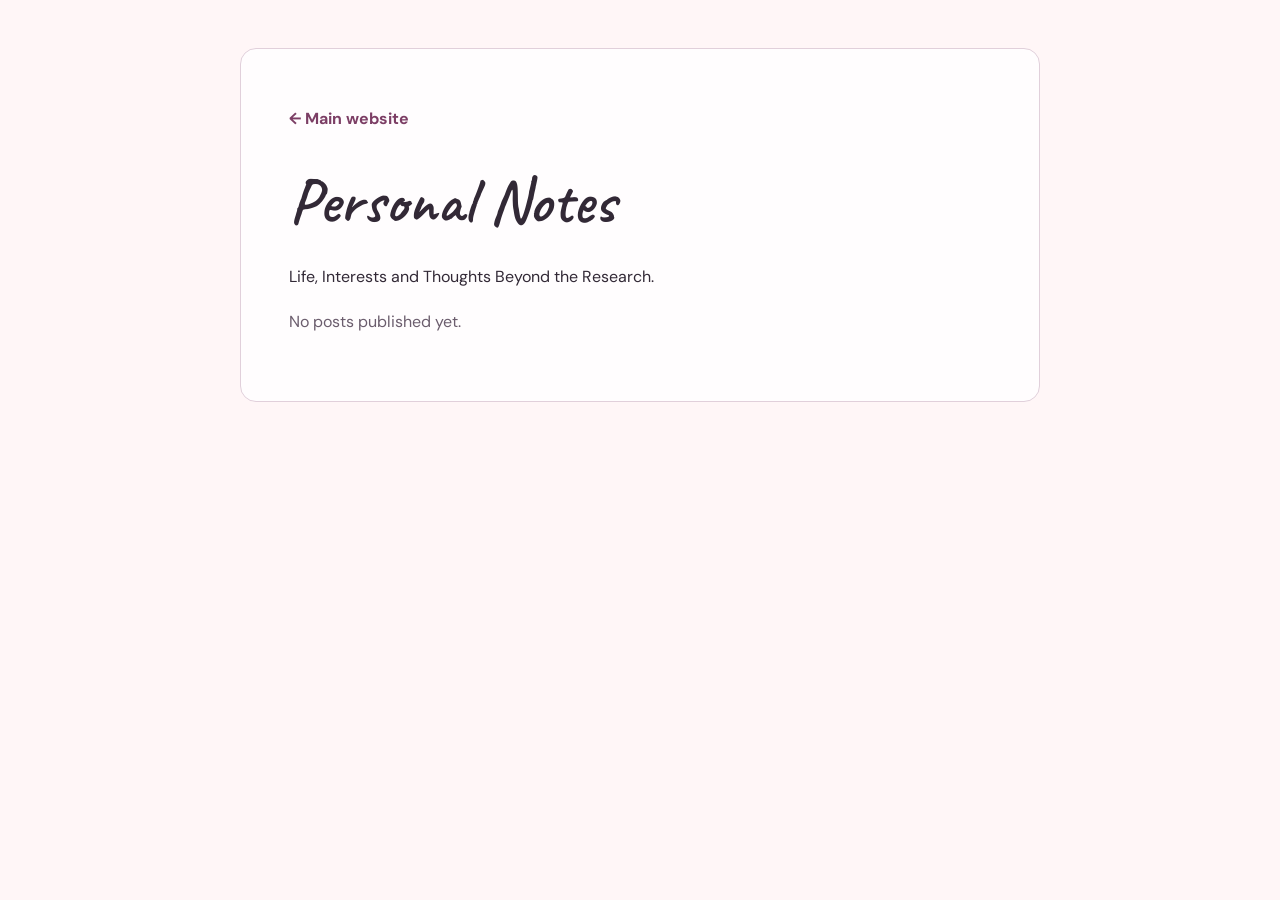
==== blog/personal/index.html @ 39d0d0fd "Initial website" ====
<!DOCTYPE html>
<html lang="en-GB">
  <head>
    <meta charset="UTF-8">
    <meta name="viewport" content="width=device-width, initial-scale=1">

    <title>Personal Notes | Olena-Maria Balta</title>

    <link
      rel="stylesheet"
      href="https://fonts.googleapis.com/css2?family=Caveat:wght@600&amp;family=DM+Sans:wght@400;500;700&amp;display=swap"
    >

    <!-- Go up two folders to find the shared stylesheet -->
    <link rel="stylesheet" href="../../styles.css">
  </head>

  <body>
    <main>
      <nav class="blog-back" aria-label="Return navigation">
        <a href="../../index.html#blog">← Main website</a>
      </nav>

      <h1>Personal Notes</h1>

      <p>Life, Interests and Thoughts Beyond the Research.</p>

      <!-- The publishing script will update this area later -->
      <div id="posts">
        <!-- POSTS:START -->
        <p class="blog-empty">No posts published yet.</p>
        <!-- POSTS:END -->
      </div>
    </main>
  </body>
</html>
---- styles.css ----
/* Include padding and borders within an element's width */
* {
  box-sizing: border-box;
}

/* The whole page */
body {
  margin: 0;
  background: #fff6f7;
  color: #322936;
  font-family: "DM Sans", Arial, sans-serif;
  font-size: 16px;
  line-height: 1.7;
}

/* The main content area */
main {
  width: min(800px, calc(100% - 32px));
  margin: 48px auto;
  padding: clamp(24px, 5vw, 48px);
  background: #fffdfe;
  border: 1px solid #e1d0db;
  border-radius: 16px;
}

/* Your handwritten greeting */
h1 {
  margin: 0 0 24px;
  font-family: "Caveat", cursive;
  font-size: clamp(40px, 7vw, 64px);
  font-weight: 600;
  line-height: 1.15;
}

/* Space between paragraphs */
p {
  margin: 0 0 18px;
}

/* Your GitHub link, styled as a button */
main > a {
  display: inline-flex;
  align-items: center;
  min-height: 44px;
  margin-top: 12px;
  padding: 12px 20px;
  background: #7c3e65;
  color: #ffffff;
  border-radius: 8px;
  font-weight: 700;
  text-decoration: none;
}

/* Feedback when someone hovers over the link */
main > a:hover {
  background: #63304f;
}

/* A visible outline for keyboard navigation */
a:focus-visible {
  outline: 3px solid #7c3e65;
  outline-offset: 4px;
}
/* Navigation links arranged across the page */
.site-nav {
  display: flex;
  flex-wrap: wrap;
  gap: 8px 20px;
  margin-bottom: 36px;
  padding-bottom: 20px;
  border-bottom: 1px solid #e1d0db;
}

.site-nav a {
  padding: 10px 0;
  color: #7c3e65;
  font-weight: 700;
  text-decoration: none;
}

.site-nav a:hover {
  text-decoration: underline;
  text-underline-offset: 5px;
}

/* Space and a dividing line between sections */
section {
  margin-top: 40px;
  padding-top: 32px;
  border-top: 1px solid #e1d0db;
}

h2 {
  margin: 0 0 16px;
  font-size: 26px;
  line-height: 1.3;
}

/* Links within sections */
section a {
  color: #7c3e65;
  text-underline-offset: 4px;
}

/* Arrange navigation links across the page */
.site-nav {
  display: flex;
  flex-wrap: wrap;
  gap: 8px 20px;
  margin-bottom: 36px;
  padding-bottom: 20px;
  border-bottom: 1px solid #e1d0db;
}

/* Navigation link appearance */
.site-nav a {
  padding: 10px 0;
  color: #7c3e65;
  font-weight: 700;
  text-decoration: none;
}

/* Show which link the pointer is over */
.site-nav a:hover {
  text-decoration: underline;
  text-underline-offset: 5px;
}

/* Separate the main sections with space and a fine line */
main > section {
  margin-top: 40px;
  padding-top: 32px;
  border-top: 1px solid #e1d0db;
}

/* Section headings */
h2 {
  margin: 0 0 16px;
  font-size: 26px;
  line-height: 1.3;
}

/* Links within sections */
section a {
  color: #7c3e65;
  text-underline-offset: 4px;
}

/* Handwritten titles for the two blog categories */
#blog strong {
  font-family: "Caveat", cursive;
  font-size: 28px;
  font-weight: 600;
  color: #7c3e65;
}

/* Group the skill choices without a default fieldset border */
.skills-fieldset {
  min-width: 0;
  margin: 24px 0 0;
  padding: 0;
  border: 0;
}

.skills-fieldset legend {
  margin-bottom: 16px;
  font-weight: 700;
}

/* Display two columns of cards */
.skill-grid {
  display: grid;
  grid-template-columns: repeat(2, minmax(0, 1fr));
  gap: 16px;
}

/* Individual skill cards */
.skill-card {
  padding: 20px;
  background: #fffdfе;
  border: 1px solid #e1d0db;
  border-radius: 12px;
}

/* Keep the checkbox beside its label */
.skill-choice {
  display: flex;
  align-items: center;
  gap: 10px;
  min-height: 44px;
  font-weight: 700;
  cursor: pointer;
}

.skill-choice input {
  width: 18px;
  height: 18px;
  flex-shrink: 0;
  accent-color: #7c3e65;
}

/* Expandable evidence */
.skill-card details {
  margin-top: 12px;
}

.skill-card summary {
  padding: 10px 0;
  color: #7c3e65;
  cursor: pointer;
}

.skill-card details p {
  margin: 12px 0 0;
  color: #6b5d6d;
}

/* Visible keyboard focus */
.skill-grid :focus-visible {
  outline: 3px solid #7c3e65;
  outline-offset: 4px;
}

/* Stack cards on smaller screens */
@media (max-width: 600px) {
  .skill-grid {
    grid-template-columns: 1fr;
  }
}

/* Keep hidden content out of the layout */
[hidden] {
  display: none !important;
}

/* Highlight selected cards */
.skill-card.is-selected {
  border-color: #7c3e65;
  background: #f5e8f0;
}

/* Selection instructions */
#skill-count {
  margin-top: 20px;
  color: #6b5d6d;
}

/* Arrange the build and reset buttons */
.builder-actions {
  display: flex;
  flex-wrap: wrap;
  gap: 12px;
  margin: 20px 0;
}

/* Main builder button */
.builder-button {
  min-height: 44px;
  padding: 12px 20px;
  border: 1px solid #7c3e65;
  border-radius: 8px;
  background: #7c3e65;
  color: #ffffff;
  font: inherit;
  font-weight: 700;
  cursor: pointer;
}

/* Secondary reset button */
.builder-button.secondary {
  background: transparent;
  color: #7c3e65;
}

/* Indicate unavailable actions */
.builder-button:disabled {
  opacity: 0.5;
  cursor: not-allowed;
}

/* Keyboard focus */
.builder-button:focus-visible,
.scientist-result:focus-visible {
  outline: 3px solid #7c3e65;
  outline-offset: 4px;
}

/* Revealed scientist profile */
.scientist-result {
  margin-top: 24px;
  padding: 24px;
  border: 1px solid #e1d0db;
  border-radius: 12px;
  background: #f5e8f0;
}

.scientist-result h3 {
  margin: 0 0 12px;
  font-family: "Caveat", cursive;
  font-size: 36px;
  line-height: 1.2;
}

#selected-skills {
  margin: 16px 0;
  padding-left: 22px;
}


/* Centre the photograph and greeting */
.scientist-result {
  text-align: center;
}

/* Circular portrait */
.scientist-photo {
  display: block;
  width: 180px;
  height: 180px;
  max-width: 100%;
  margin: 0 auto 20px;
  object-fit: cover;
  border: 2px solid #e1d0db;
  border-radius: 50%;
}

/* Gently reveal the profile */
.scientist-result:not([hidden]) {
  animation: scientist-appear 0.3s ease-out;
}

@keyframes scientist-appear {
  from {
    opacity: 0;
    transform: scale(0.95);
  }

  to {
    opacity: 1;
    transform: scale(1);
  }
}

/* Respect visitors who prefer reduced motion */
@media (prefers-reduced-motion: reduce) {
  .scientist-result:not([hidden]) {
    animation: none;
  }
}

/* Container for the clickable DNA message */
/* Outer DNA card */
.dna-message {
  margin-top: 24px;
  padding: 0;
  border: 1px solid #967b8b;
  border-radius: 9px;
  background: #fffdfe;
  overflow: hidden;
}

/* Clickable header */
.dna-message summary {
  display: flex;
  align-items: center;
  gap: 14px;
  padding: 20px;
  list-style: none;
  color: #7c3e65;
  cursor: pointer;
}

.dna-message summary::-webkit-details-marker {
  display: none;
}

.dna-summary-copy {
  display: flex;
  flex-direction: column;
  gap: 10px;
  min-width: 0;
  flex: 1;
}

.dna-eyebrow {
  color: #6b5d6d;
  font-size: 14px;
  letter-spacing: 0.6px;
}

.dna-message code {
  font-family: ui-monospace, Consolas, monospace;
  font-size: 14px;
  color: #322936;
  overflow-wrap: anywhere;
}

/* Prominent decode control */
.dna-decode {
  display: inline-flex;
  align-self: flex-start;
  align-items: center;
  min-height: 44px;
  padding: 10px 18px;
  border-radius: 7px;
  background: #7c3e65;
  color: #ffffff;
  font-size: 14px;
  font-weight: 700;
}

.dna-message summary:hover .dna-decode {
  background: #63304f;
}

/* Switch the label according to the open state */
.dna-close-label {
  display: none;
}

.dna-message[open] .dna-open-label {
  display: none;
}

.dna-message[open] .dna-close-label {
  display: inline;
}

/* Revealed content */
.dna-reveal {
  margin: 0;
  padding: 24px 18px;
  border-top: 1px solid #e1d0db;
}

.dna-rna {
  display: flex;
  flex-wrap: wrap;
  gap: 10px;
  color: #6b5d6d;
  font-size: 14px;
}

.dna-arrow {
  margin: 16px 0;
  text-align: center;
  color: #7c3e65;
  font-size: 24px;
}

/* Six amino-acid tiles */
.dna-tiles {
  display: grid;
  grid-template-columns: repeat(6, minmax(0, 1fr));
  gap: 6px;
  margin: 0;
  padding: 0;
  list-style: none;
}

.dna-tiles li {
  display: flex;
  flex-direction: column;
  align-items: center;
  gap: 8px;
  min-width: 0;
  padding: 16px 4px;
  border-radius: 5px;
  background: #f5e8f0;
}

.dna-tiles span {
  font-size: 14px;
  text-align: center;
  overflow-wrap: anywhere;
}

.dna-tiles code,
.dna-tiles small {
  font-family: ui-monospace, Consolas, monospace;
  font-size: 14px;
  color: #6b5d6d;
}

.dna-tiles strong {
  color: #7c3e65;
  font-size: 32px;
  line-height: 1.2;
}

/* Decoded word and short tagline */
.dna-message .dna-word {
  margin: 24px 0 8px;
  font-family: "DM Sans", Arial, sans-serif;
  font-size: 28px;
  font-weight: 700;
  letter-spacing: 4px;
  text-align: center;
  color: #7c3e65;
}

.dna-tagline {
  margin: 0;
  color: #6b5d6d;
  font-size: 14px;
  text-align: center;
}

/* Keyboard focus */
.dna-message summary:focus-visible {
  outline: 3px solid #7c3e65;
  outline-offset: -4px;
}

/* Keep the tiles readable on smaller screens */
@media (max-width: 640px) {
  .dna-tiles {
    grid-template-columns: repeat(3, minmax(0, 1fr));
  }
}

@media (max-width: 420px) {
  .dna-tiles {
    grid-template-columns: repeat(2, minmax(0, 1fr));
  }
}
/* Align the DNA header with the decoded content */
.dna-message summary {
  position: relative;
  display: block;
  padding: 20px;
}

.dna-summary-copy {
  align-items: flex-start;
  gap: 14px;
}

/* Make the heading more prominent */
.dna-summary-copy > .dna-eyebrow {
  padding-right: 40px;
  color: #7c3e65;
  font-size: 20px;
  font-weight: 700;
  line-height: 1.35;
  letter-spacing: 0;
}

/* Position the decorative DNA icon independently */
.dna-symbol {
  position: absolute;
  top: 20px;
  right: 20px;
  font-size: 24px;
  line-height: 1;
}

/* Keep the sequence within the available width */
.dna-summary-copy > code {
  max-width: 100%;
}

/* Match the header and content padding */
.dna-reveal {
  padding: 20px;
}

/* Keep the decode control comfortable on narrow screens */
.dna-decode {
  max-width: 100%;
  justify-content: center;
  text-align: center;
}


/* Two blog categories on the homepage */
.blog-categories {
  display: grid;
  grid-template-columns: repeat(2, minmax(0, 1fr));
  gap: 16px;
}

.blog-category {
  display: block;
  padding: 20px;
  border: 1px solid #e1d0db;
  border-radius: 12px;
  color: #322936;
  text-decoration: none;
}

.blog-category:hover {
  border-color: #7c3e65;
  background: #f5e8f0;
}

/* Handwritten category titles */
.blog-category h3 {
  margin: 0 0 8px;
  font-family: "Caveat", cursive;
  font-size: 32px;
  font-weight: 600;
  line-height: 1.2;
  color: #7c3e65;
}

.blog-category p {
  margin: 0 0 16px;
  color: #6b5d6d;
}

.blog-category span {
  color: #7c3e65;
  font-size: 14px;
  font-weight: 700;
}

/* Navigation back from the blog pages */
.blog-back {
  margin-bottom: 24px;
}

.blog-back a {
  display: inline-flex;
  align-items: center;
  min-height: 44px;
  color: #7c3e65;
  font-weight: 700;
  text-decoration: none;
}

.blog-back a:hover {
  text-decoration: underline;
  text-underline-offset: 4px;
}

.blog-empty {
  color: #6b5d6d;
}

/* Stack the categories on smaller screens */
@media (max-width: 600px) {
  .blog-categories {
    grid-template-columns: 1fr;
  }
}

/* Shared list styling for projects and published work */
.portfolio-list {
  list-style: none;
  padding: 0;
  margin: 1rem 0 0;
  display: grid;
  gap: 1rem;
}

/* Compact cards */
.portfolio-entry {
  display: flex;
  align-items: flex-start;
  gap: 1rem;
  padding: 1rem 1.2rem;
  border: 1px solid #dbcbd8;
  border-radius: 12px;
  background: #fff;
}

/* Decorative DNA or paper marker */
.portfolio-icon {
  flex-shrink: 0;
  font-size: 1.5rem;
  line-height: 1.4;
}

.portfolio-content {
  flex: 1;
  min-width: 0;
}

.portfolio-title {
  margin: 0;
  font-family: inherit;
  font-size: 1.05rem;
  line-height: 1.5;
}

.portfolio-entry p {
  margin: 0.45rem 0;
}

.portfolio-meta {
  color: #655c6b;
  font-size: 0.9rem;
}

/* Clickable titles and source links */
.portfolio-entry a {
  color: var(--accent, #7a3e68);
  overflow-wrap: anywhere;
  text-underline-offset: 3px;
}

.portfolio-title a {
  text-decoration: none;
}

.portfolio-title a:hover {
  text-decoration: underline;
}

.portfolio-entry a:focus-visible {
  outline: 2px solid currentColor;
  outline-offset: 4px;
}
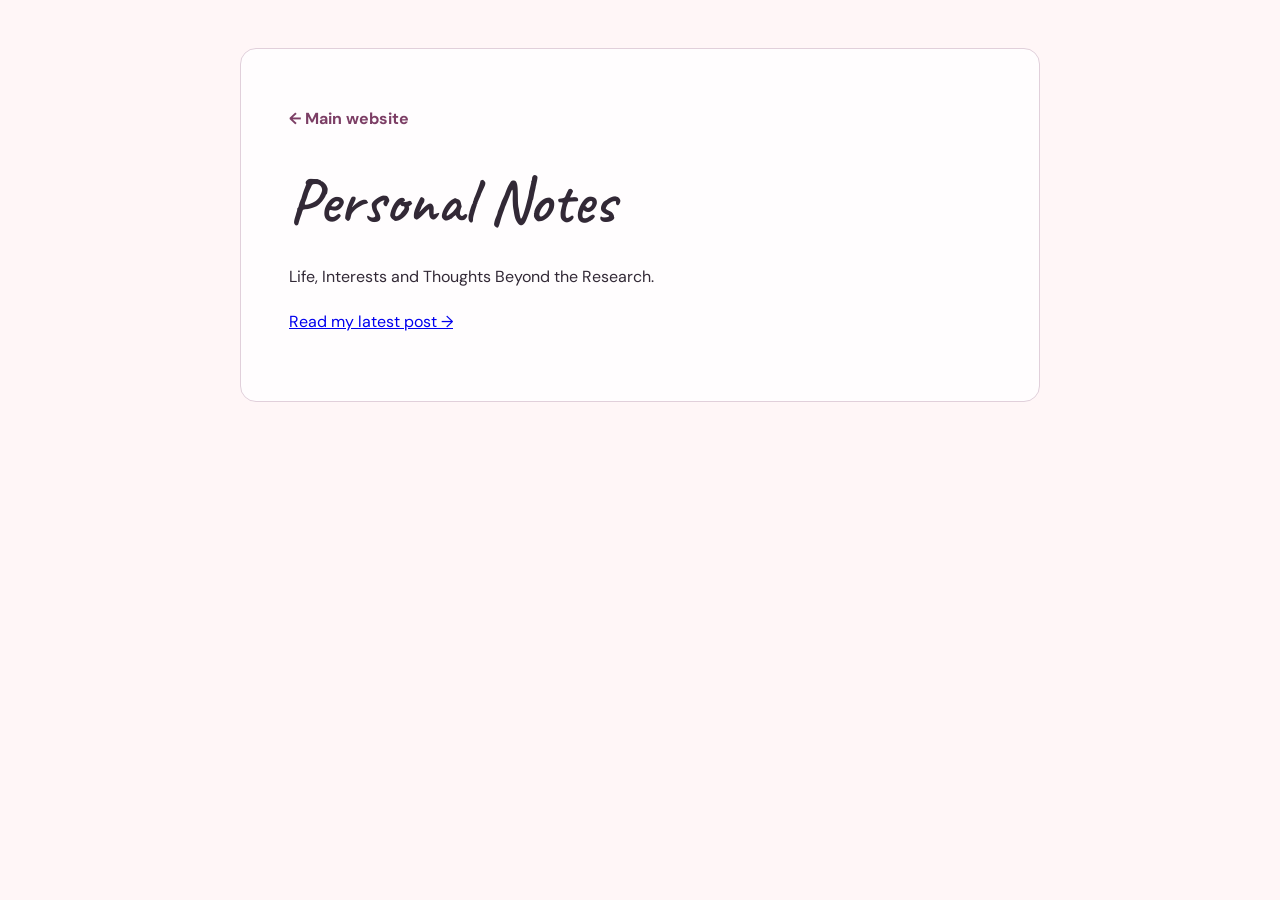
==== commit 9ec65e7f: "Publish personal blog post" ====
--- a/blog/personal/index.html
+++ b/blog/personal/index.html
@@ -28,7 +28,9 @@
       <!-- The publishing script will update this area later -->
       <div id="posts">
         <!-- POSTS:START -->
-        <p class="blog-empty">No posts published yet.</p>
+        <p>
+          <a href="i-have-a-website.html">Read my latest post →</a>
+        </p>
         <!-- POSTS:END -->
       </div>
     </main>
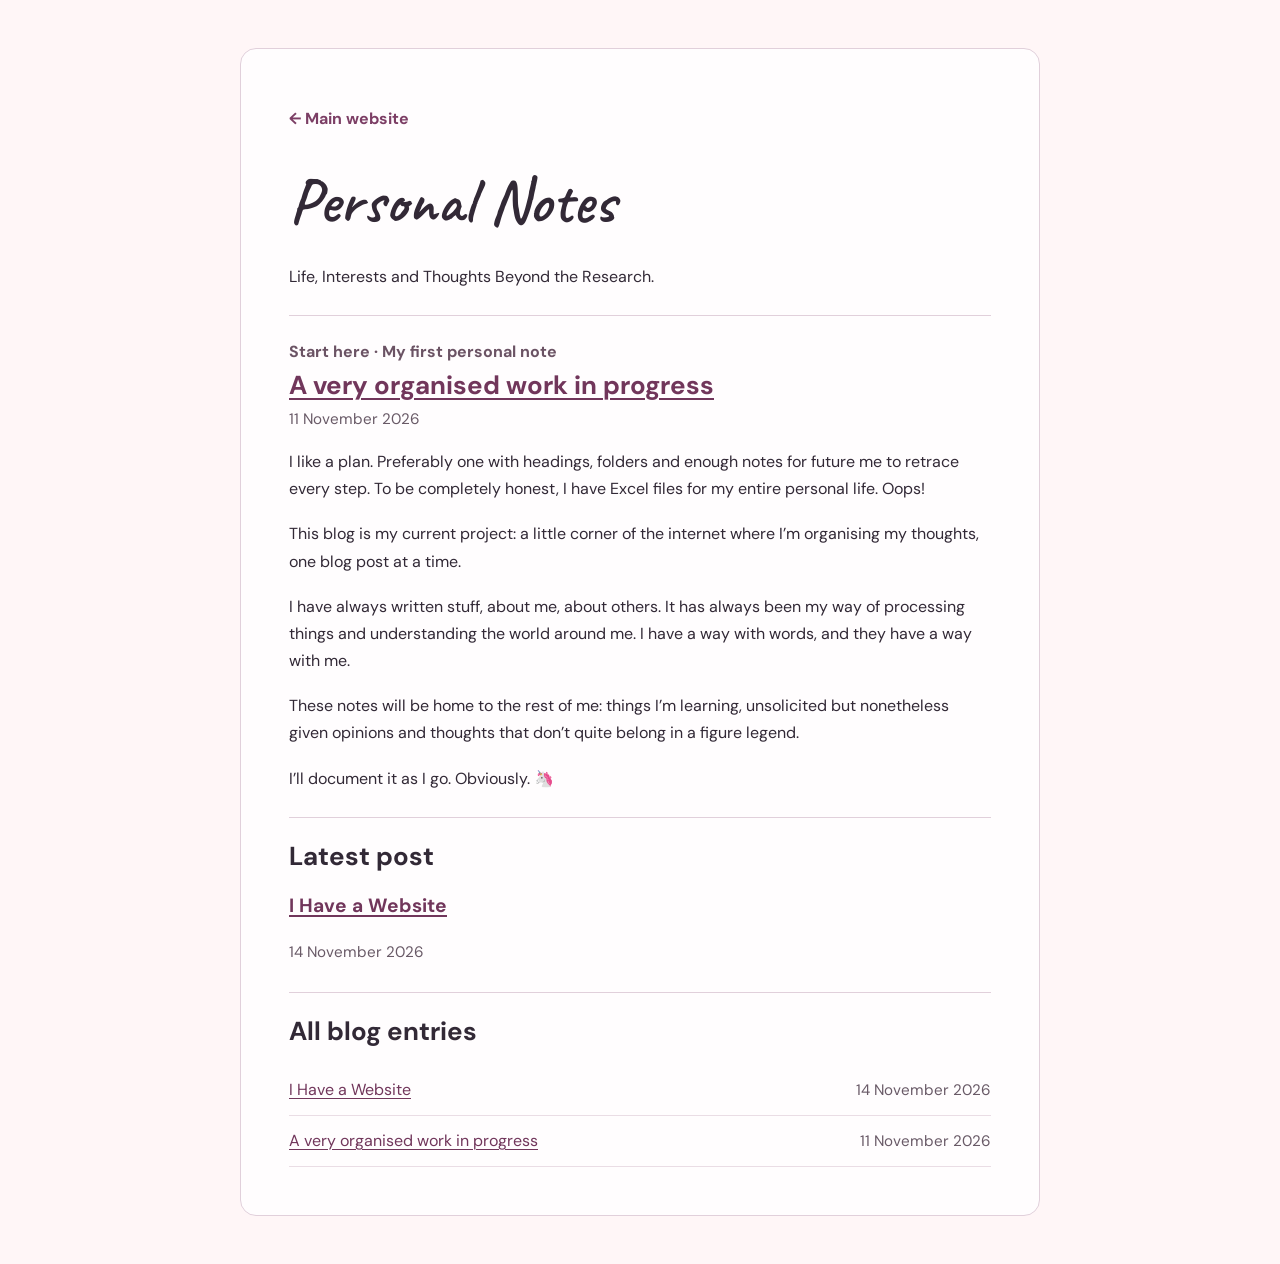
==== commit 9a3e0532: "Publish Science Notes and Personal Notes" ====
--- a/blog/personal/index.html
+++ b/blog/personal/index.html
@@ -13,7 +13,22 @@
 
     <!-- Go up two folders to find the shared stylesheet -->
     <link rel="stylesheet" href="../../styles.css">
-  </head>
+  <!-- personal-notes:style -->
+<style>
+  .pn-block a {color:#71365b;text-decoration-thickness:.08em;text-underline-offset:.17em}
+  .pn-block {margin-top:1.6rem;padding-top:1.35rem}
+  .pn-kicker {color:#6b5364;font-weight:700;margin:0 0 .25rem}
+  .pn-title {margin:0 0 .25rem}
+  .pn-date {display:block;color:#695a67;font-size:.95rem;margin:0 0 .95rem}
+  .pn-welcome p {max-width:65ch}
+  .pn-latest-link {font-size:1.2rem;font-weight:700}
+  .pn-entries {list-style:none;padding:0;margin:0}
+  .pn-entries li {display:flex;align-items:baseline;justify-content:space-between;
+    flex-wrap:wrap;gap:.2rem .8rem;border-bottom:1px solid #eadde5;padding:.7rem 0}
+  .pn-entries time {color:#695a67;font-size:.95rem}
+</style>
+<!-- /personal-notes:style -->
+</head>
 
   <body>
     <main>
@@ -28,10 +43,26 @@
       <!-- The publishing script will update this area later -->
       <div id="posts">
         <!-- POSTS:START -->
-        <p>
-          <a href="i-have-a-website.html">Read my latest post →</a>
-        </p>
-        <!-- POSTS:END -->
+<!-- personal-notes:archive-v1 -->
+<section class="pn-block pn-welcome" id="pn-welcome" aria-labelledby="pn-welcome-title">
+<p class="pn-kicker">Start here · My first personal note</p>
+<h2 class="pn-title" id="pn-welcome-title"><a href="first-personal-note.html">A very organised work in progress</a></h2>
+<time class="pn-date" datetime="2026-11-11">11 November 2026</time>
+<p>I like a plan. Preferably one with headings, folders and enough notes for future me to retrace every step. To be completely honest, I have Excel files for my entire personal life. Oops!</p>
+<p>This blog is my current project: a little corner of the internet where I’m organising my thoughts, one blog post at a time.</p>
+<p>I have always written stuff, about me, about others. It has always been my way of processing things and understanding the world around me. I have a way with words, and they have a way with me.  </p>
+<p>These notes will be home to the rest of me: things I’m learning, unsolicited but nonetheless given opinions and thoughts that don’t quite belong in a figure legend.</p>
+<p>I’ll document it as I go. Obviously. 🦄</p>
+</section>
+<section class="pn-block" id="pn-latest" aria-labelledby="pn-latest-title">
+<h2 id="pn-latest-title">Latest post</h2><p class="pn-latest-link"><a href="i-have-a-website.html">I Have a Website</a></p>
+<time class="pn-date" datetime="2026-11-14">14 November 2026</time>
+</section>
+<section class="pn-block" id="pn-archive" aria-labelledby="pn-archive-title">
+<h2 id="pn-archive-title">All blog entries</h2><ol class="pn-entries"><li><a href="i-have-a-website.html">I Have a Website</a> <time class="" datetime="2026-11-14">14 November 2026</time></li>
+<li><a href="first-personal-note.html">A very organised work in progress</a> <time class="" datetime="2026-11-11">11 November 2026</time></li></ol>
+</section>
+<!-- POSTS:END -->
       </div>
     </main>
   </body>
